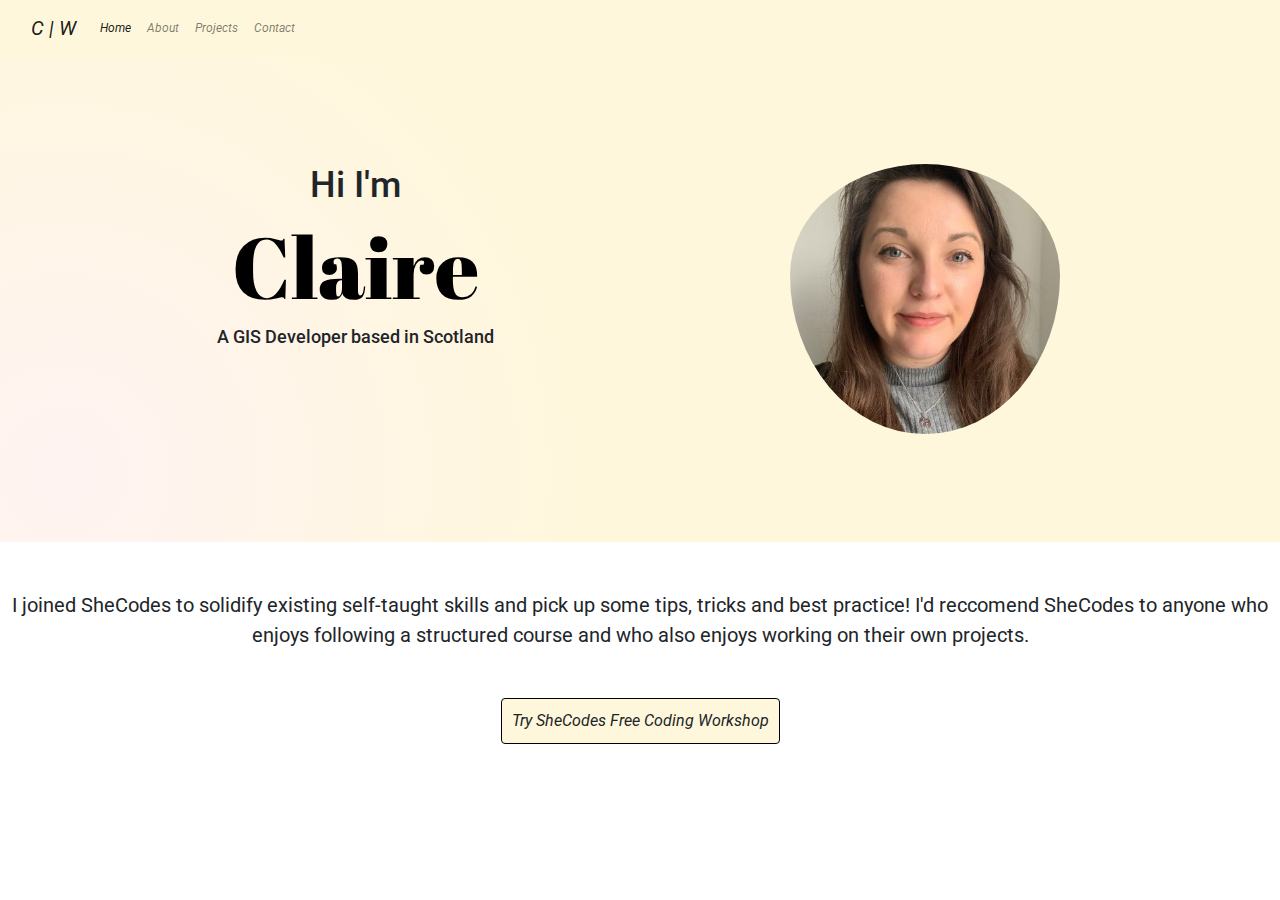
==== about.html @ cc5b2e35 "adding about page" ====
<!DOCTYPE html>
<html lang="en">
<head>
    <meta charset="UTF-8">
    <meta http-equiv="X-UA-Compatible" content="IE=edge">
    <meta name="viewport" content="width=device-width, initial-scale=1.0">
    <link rel="stylesheet" href="https://cdn.jsdelivr.net/npm/bootstrap@4.3.1/dist/css/bootstrap.min.css" integrity="sha384-ggOyR0iXCbMQv3Xipma34MD+dH/1fQ784/j6cY/iJTQUOhcWr7x9JvoRxT2MZw1T" crossorigin="anonymous">
    <link rel="preconnect" href="https://fonts.googleapis.com">
    <link rel="preconnect" href="https://fonts.gstatic.com" crossorigin>
    <link href="https://fonts.googleapis.com/css2?family=Abril+Fatface&family=Playfair+Display:wght@500;700&family=Poppins:wght@500;700&family=Roboto:wght@300&display=swap" rel="stylesheet">
    <link rel="stylesheet" href="src/style.css">
    <script src="https://cdn.jsdelivr.net/npm/bootstrap@5.1.3/dist/js/bootstrap.bundle.min.js" integrity="sha384-ka7Sk0Gln4gmtz2MlQnikT1wXgYsOg+OMhuP+IlRH9sENBO0LRn5q+8nbTov4+1p" crossorigin="anonymous"></script>

    <title>Claire Williams: About Me</title>
</head>
<body>
    <nav class="navbar navbar-expand-lg navbar-light  radial-bk">
        <div class="container-fluid">
          <a class="navbar-brand" href="#">C | W</a>
          <button class="navbar-toggler" type="button" data-bs-toggle="collapse" data-bs-target="#navbarNav" aria-controls="navbarNav" aria-expanded="false" aria-label="Toggle navigation">
            <span class="navbar-toggler-icon"></span>
          </button>
          <div class="collapse navbar-collapse" id="navbarNav">
            <ul class="navbar-nav">
              <li class="nav-item">
                <a class="nav-link active" aria-current="page" href="index.html">Home</a>
              </li>
              <li class="nav-item">
                <a class="nav-link" href="about.html">About</a>
              </li>
              <li class="nav-item">
                <a class="nav-link" href="#">Projects</a>
              </li>
              <li class="nav-item">
                <a class="nav-link" href="#">Contact</a>
              </li>
            </ul>
          </div>
        </div>
      </nav>

      <div class="text-center main-element-about mb-5">
          <div class="container">
              <div class="row d-flex justify-content-evenly">
                  <div class="col mt-5">
                    <h2 class="about-title">Hi I'm</h2>
                    <h1 class="mt-1"> Claire</h1>
                    <h2 class="mb-5"> A GIS Developer based in Scotland</h2>
                  </div>
                  <div class="col mb-5">
                      <img class="headshot pt-5" src="images/headshot.jpeg">
                  </div>

              </div>
          </div>
    </div>

    <div class="text-center">
        <p class ="text-center mb-5 project-title"> I joined SheCodes to solidify existing self-taught skills and pick up some tips, tricks and best practice! I'd reccomend SheCodes to anyone who enjoys following a structured course and who also enjoys working on their own projects.</p>
        <a class="btn text-center" href="https://www.shecodes.io/free-class"> Try SheCodes Free Coding Workshop</a>
    </div>

</body>
</html>
---- src/style.css ----
:root { 
    --branding-color: #6c63ff;
    --secondary-color: #f9f7fe;
    --heading-font-family: 'Abril Fatface', cursive;
    --default-font-family: 'Roboto', sans-serif;
}


h1 {
    font-family: var(--heading-font-family);
    color: black; 
    font-size:86px;
}

h2 { 
    font-family: var(--default-font-family);
    font-size: 18px;
}

.icon { 
    max-width: 50%;
    height:auto;
}

.headshot { 
    max-width: 50%;
    height:auto;
    border-radius: 100%;
}

.mobile-headshot { 
    max-width: 50%;
    height:auto;
    border-radius: 100%;
}

a { 
    font-family: var(--default-font-family);
    font-style: italic;
    font-size: 12px;
}


.subtitle{ 
    font-family: var(--heading-font-family);
    font-size: 20px;
}

.project-title{ 
    font-family: var(--default-font-family);
    font-size: 20px;
}

.radial-bk { 
    background:  rgb(255, 247, 220);

}

.main-element { 
    background: radial-gradient(905px at 4.9% 85.8%, rgb(255, 243, 242) 0.1%, rgb(255, 247, 220) 57.6%);
    padding: 100px 20px;
}

.main-element-about { 
    background: radial-gradient(905px at 4.9% 85.8%, rgb(255, 243, 242) 0.1%, rgb(255, 247, 220) 57.6%);
    padding: 60px 20px;
}

.btn { 
    padding: 10px 10px; 
    background: rgb(255, 247, 220);
    border:solid 1px black;
    font-family: var(--default-font-family);
}

.btn:hover { 
    background-color:white;
    transition: 0.3s;
}

.about-title { 
    font-family: var(--default-font-family); 
    font-size: 36px;
}

@media screen and (max-width: 900px){
    h1{
        font-size:34px;
    }

    .subtitle, .project-title{ 
        font-size:16px;
    }

    .headshot { 
        max-width: 80%;
        height:max-content;

    }



}
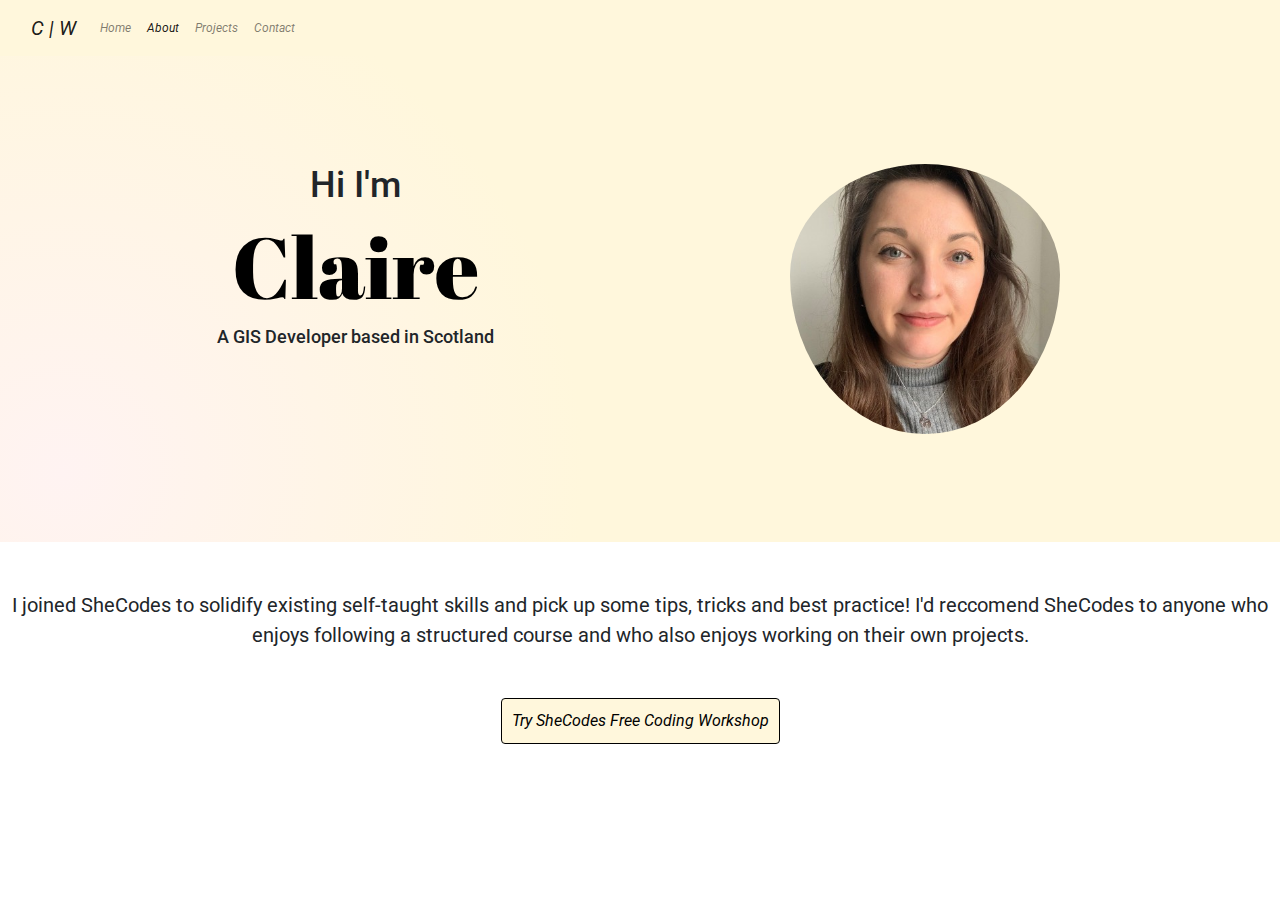
==== commit 28005b5e: "adding project page" ====
--- a/about.html
+++ b/about.html
@@ -14,30 +14,31 @@
     <title>Claire Williams: About Me</title>
 </head>
 <body>
-    <nav class="navbar navbar-expand-lg navbar-light  radial-bk">
-        <div class="container-fluid">
-          <a class="navbar-brand" href="#">C | W</a>
-          <button class="navbar-toggler" type="button" data-bs-toggle="collapse" data-bs-target="#navbarNav" aria-controls="navbarNav" aria-expanded="false" aria-label="Toggle navigation">
-            <span class="navbar-toggler-icon"></span>
-          </button>
-          <div class="collapse navbar-collapse" id="navbarNav">
-            <ul class="navbar-nav">
-              <li class="nav-item">
-                <a class="nav-link active" aria-current="page" href="index.html">Home</a>
-              </li>
-              <li class="nav-item">
-                <a class="nav-link" href="about.html">About</a>
-              </li>
-              <li class="nav-item">
-                <a class="nav-link" href="#">Projects</a>
-              </li>
-              <li class="nav-item">
-                <a class="nav-link" href="#">Contact</a>
-              </li>
-            </ul>
-          </div>
-        </div>
-      </nav>
+  <nav class="navbar navbar-expand-lg navbar-light  radial-bk">
+    <div class="container-fluid">
+      <a class="navbar-brand" href="#">C | W</a>
+      <button class="navbar-toggler" type="button" data-bs-toggle="collapse" data-bs-target="#navbarNav" aria-controls="navbarNav" aria-expanded="false" aria-label="Toggle navigation">
+        <span class="navbar-toggler-icon"></span>
+      </button>
+      <div class="collapse navbar-collapse" id="navbarNav">
+        <ul class="navbar-nav">
+          <li class="nav-item">
+            <a class="nav-link" href="index.html">Home</a>
+          </li>
+          <li class="nav-item">
+            <a class="nav-link active" aria-current="page" href="about.html">About</a>
+          </li>
+          <li class="nav-item">
+            <a class="nav-link" href="#">Projects</a>
+          </li>
+          <li class="nav-item">
+            <a class="nav-link" href="#">Contact</a>
+          </li>
+        </ul>
+      </div>
+    </div>
+  </nav>
+
 
       <div class="text-center main-element-about mb-5">
           <div class="container">
--- a/src/style.css
+++ b/src/style.css
@@ -39,6 +39,21 @@
     font-family: var(--default-font-family);
     font-style: italic;
     font-size: 12px;
+}
+
+a:link { 
+    color: black;
+    text-decoration: none;
+}
+
+a:visited { 
+    color: gray; 
+    text-decoration: none;
+}
+
+a:active{ 
+    color:burlywood; 
+    text-decoration: none;
 }
 
 
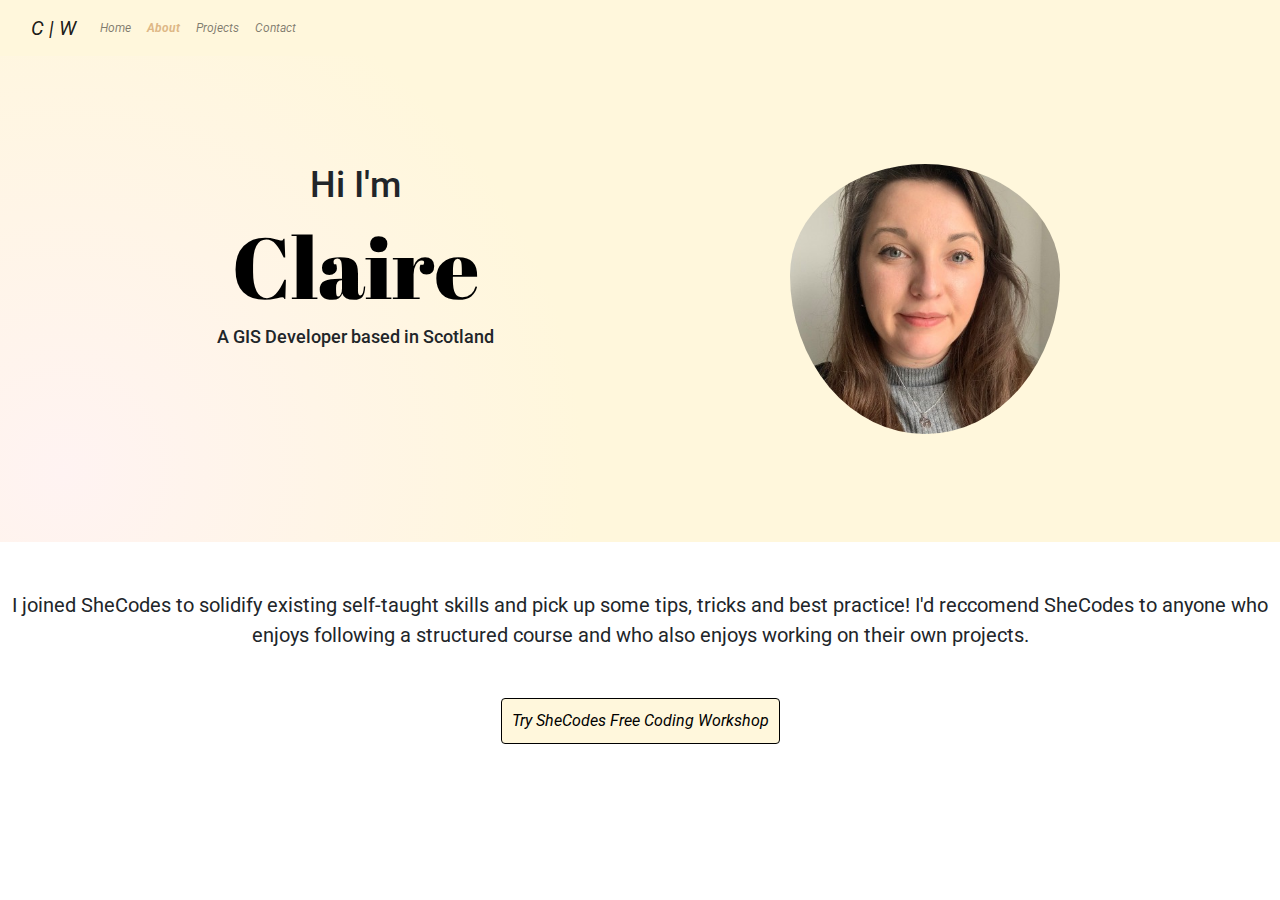
==== commit 176398a6: "adding css" ====
--- a/about.html
+++ b/about.html
@@ -4,6 +4,7 @@
     <meta charset="UTF-8">
     <meta http-equiv="X-UA-Compatible" content="IE=edge">
     <meta name="viewport" content="width=device-width, initial-scale=1.0">
+    <meta name="description" content="Claire Williams Portfolio: About Me">
     <link rel="stylesheet" href="https://cdn.jsdelivr.net/npm/bootstrap@4.3.1/dist/css/bootstrap.min.css" integrity="sha384-ggOyR0iXCbMQv3Xipma34MD+dH/1fQ784/j6cY/iJTQUOhcWr7x9JvoRxT2MZw1T" crossorigin="anonymous">
     <link rel="preconnect" href="https://fonts.googleapis.com">
     <link rel="preconnect" href="https://fonts.gstatic.com" crossorigin>
@@ -29,10 +30,10 @@
             <a class="nav-link active" aria-current="page" href="about.html">About</a>
           </li>
           <li class="nav-item">
-            <a class="nav-link" href="#">Projects</a>
+            <a class="nav-link" href="projects.html">Projects</a>
           </li>
           <li class="nav-item">
-            <a class="nav-link" href="#">Contact</a>
+            <a class="nav-link" href="contact-me.html">Contact</a>
           </li>
         </ul>
       </div>
--- a/src/style.css
+++ b/src/style.css
@@ -56,6 +56,10 @@
     text-decoration: none;
 }
 
+.active { 
+    color: burlywood!important;
+    font-weight: bold;
+}
 
 .subtitle{ 
     font-family: var(--heading-font-family);
@@ -65,6 +69,11 @@
 .project-title{ 
     font-family: var(--default-font-family);
     font-size: 20px;
+}
+
+.project-desc { 
+    font-family: var(--default-font-family); 
+    font-size: 12px
 }
 
 .radial-bk { 
@@ -80,6 +89,12 @@
 .main-element-about { 
     background: radial-gradient(905px at 4.9% 85.8%, rgb(255, 243, 242) 0.1%, rgb(255, 247, 220) 57.6%);
     padding: 60px 20px;
+}
+
+.body-contact { 
+    background: rgb(255, 247, 220);
+
+
 }
 
 .btn { 
@@ -99,6 +114,17 @@
     font-size: 36px;
 }
 
+.project-img{ 
+    padding: 40px 40px; 
+    border-radius: 5px;
+    background: radial-gradient(905px at 4.9% 85.8%, rgb(255, 243, 242) 0.1%, rgb(255, 247, 220) 57.6%);
+}
+
+.icons { 
+    max-width: 60%;
+    height: auto;
+}
+
 @media screen and (max-width: 900px){
     h1{
         font-size:34px;
@@ -111,7 +137,10 @@
     .headshot { 
         max-width: 80%;
         height:max-content;
+    }
 
+    .icons {
+        visibility: hidden;
     }
 
 
